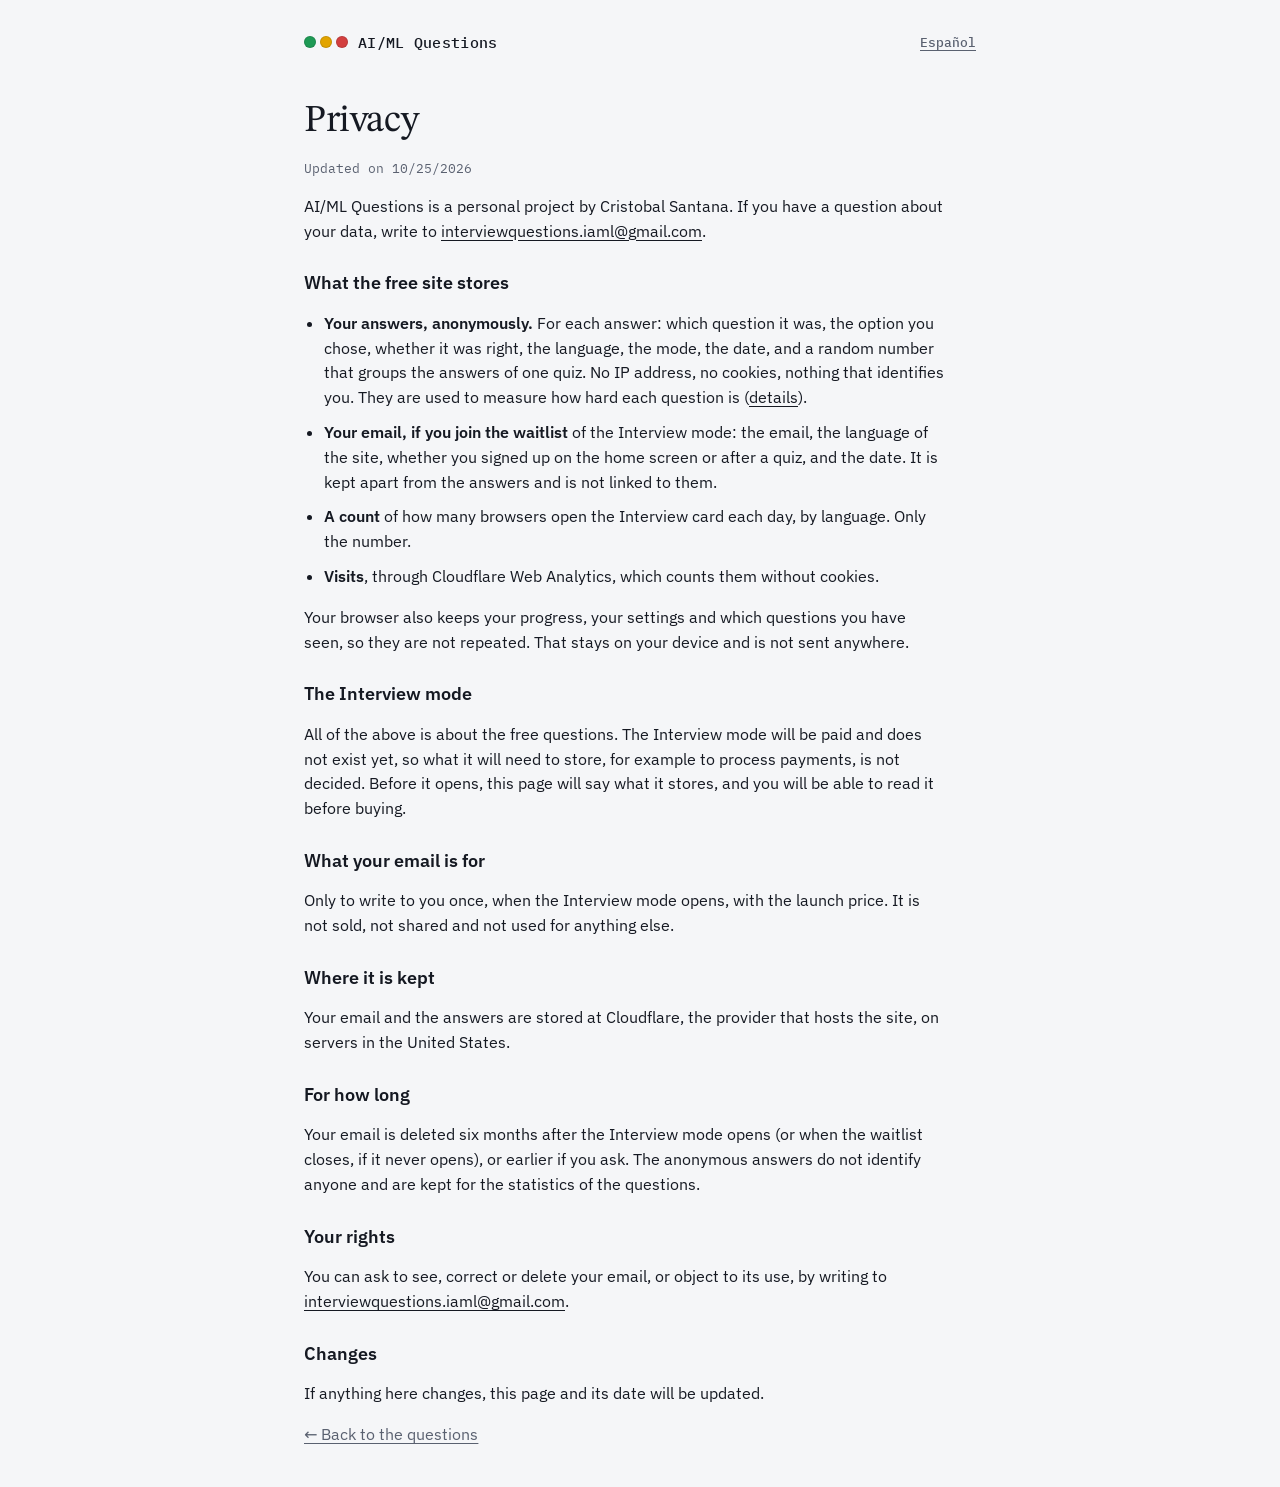
==== site/privacy.html @ b3ded40e "Add a waitlist for the Interview mode and a privacy page The home screen shows Interview as coming s" ====
<!doctype html>
<html lang="en">
<head>
<meta charset="utf-8">
<meta name="viewport" content="width=device-width, initial-scale=1, viewport-fit=cover">
<title>Privacy · AI/ML Questions</title>
<meta name="description" content="What AI/ML Questions stores, what for, where, for how long, and how to have it deleted.">
<link rel="icon" href="icons/icon.svg" type="image/svg+xml">
<meta name="theme-color" content="#F5F6F8" media="(prefers-color-scheme: light)">
<meta name="theme-color" content="#0F1116" media="(prefers-color-scheme: dark)">
<!-- The same fonts as the home screen, requested at once so the text does not switch fonts. -->
<link rel="preload" href="fonts/ibm-plex-sans-latin-400-normal.woff2" as="font" type="font/woff2" crossorigin>
<link rel="preload" href="fonts/ibm-plex-sans-latin-600-normal.woff2" as="font" type="font/woff2" crossorigin>
<link rel="preload" href="fonts/ibm-plex-mono-latin-400-normal.woff2" as="font" type="font/woff2" crossorigin>
<link rel="preload" href="fonts/ibm-plex-mono-latin-500-normal.woff2" as="font" type="font/woff2" crossorigin>
<link rel="preload" href="fonts/stix-two-text-latin-400-normal.woff2" as="font" type="font/woff2" crossorigin>
<link rel="stylesheet" href="fonts.css">
<link rel="stylesheet" href="styles.css">
</head>
<body>
<!-- One page in two languages, served at /privacy: #es shows the Spanish text, anything else the
     English one. The site links here in its current language. When this text changes, change
     both versions and their dates, and docs/waitlist.md if it describes the same thing. -->
<div class="wrap legal">
  <article id="en" lang="en">
    <header class="masthead">
      <a class="brand" href="./#en">
        <span class="mark" aria-hidden="true"><span class="dot easy"></span><span class="dot medium"></span><span class="dot hard"></span></span>
        <span>AI/ML Questions</span>
      </a>
      <a class="lang-link" href="#es" hreflang="es" lang="es">Español</a>
    </header>

    <h1>Privacy</h1>
    <p class="updated">Updated on <time datetime="2026-10-25">10/25/2026</time></p>
    <p>AI/ML Questions is a personal project by Cristobal Santana. If you have a question about your data, write to <a href="mailto:interviewquestions.iaml@gmail.com">interviewquestions.iaml@gmail.com</a>.</p>

    <h2>What the free site stores</h2>
    <ul>
      <li><b>Your answers, anonymously.</b> For each answer: which question it was, the option you chose, whether it was right, the language, the mode, the date, and a random number that groups the answers of one quiz. No IP address, no cookies, nothing that identifies you. They are used to measure how hard each question is (<a href="https://github.com/CristobalSantana/ai-ml-questions/blob/main/docs/statistics.md#what-is-recorded">details</a>).</li>
      <li><b>Your email, if you join the waitlist</b> of the Interview mode: the email, the language of the site, whether you signed up on the home screen or after a quiz, and the date. It is kept apart from the answers and is not linked to them.</li>
      <li><b>A count</b> of how many browsers open the Interview card each day, by language. Only the number.</li>
      <li><b>Visits</b>, through Cloudflare Web Analytics, which counts them without cookies.</li>
    </ul>
    <p>Your browser also keeps your progress, your settings and which questions you have seen, so they are not repeated. That stays on your device and is not sent anywhere.</p>

    <h2>The Interview mode</h2>
    <p>All of the above is about the free questions. The Interview mode will be paid and does not exist yet, so what it will need to store, for example to process payments, is not decided. Before it opens, this page will say what it stores, and you will be able to read it before buying.</p>

    <h2>What your email is for</h2>
    <p>Only to write to you once, when the Interview mode opens, with the launch price. It is not sold, not shared and not used for anything else.</p>

    <h2>Where it is kept</h2>
    <p>Your email and the answers are stored at Cloudflare, the provider that hosts the site, on servers in the United States.</p>

    <h2>For how long</h2>
    <p>Your email is deleted six months after the Interview mode opens (or when the waitlist closes, if it never opens), or earlier if you ask. The anonymous answers do not identify anyone and are kept for the statistics of the questions.</p>

    <h2>Your rights</h2>
    <p>You can ask to see, correct or delete your email, or object to its use, by writing to <a href="mailto:interviewquestions.iaml@gmail.com">interviewquestions.iaml@gmail.com</a>.</p>

    <h2>Changes</h2>
    <p>If anything here changes, this page and its date will be updated.</p>

    <p><a class="back" href="./#en">← Back to the questions</a></p>
  </article>

  <article id="es" lang="es">
    <header class="masthead">
      <a class="brand" href="./#es">
        <span class="mark" aria-hidden="true"><span class="dot easy"></span><span class="dot medium"></span><span class="dot hard"></span></span>
        <span>Preguntas IA/ML</span>
      </a>
      <a class="lang-link" href="#en" hreflang="en" lang="en">English</a>
    </header>

    <h1>Privacidad</h1>
    <p class="updated">Actualizada el <time datetime="2026-10-25">25/10/2026</time></p>
    <p>Preguntas IA/ML es un proyecto personal de Cristobal Santana. Si tienes una consulta sobre tus datos, escribe a <a href="mailto:interviewquestions.iaml@gmail.com">interviewquestions.iaml@gmail.com</a>.</p>

    <h2>Qué guarda el sitio gratuito</h2>
    <ul>
      <li><b>Tus respuestas, de forma anónima.</b> Por cada respuesta: qué pregunta era, qué alternativa elegiste, si era correcta, el idioma, el modo, la fecha y un número al azar que agrupa las respuestas de un mismo quiz. No se guarda tu IP, ni cookies, ni nada que te identifique. Sirven para medir qué tan difícil es cada pregunta (<a href="https://github.com/CristobalSantana/ai-ml-questions/blob/main/docs/statistics.md#what-is-recorded">detalle</a>, en inglés).</li>
      <li><b>Tu correo, si te anotas en la lista de espera</b> del modo Entrevista: el correo, el idioma del sitio, si te anotaste en el inicio o después de un quiz, y la fecha. Se guarda aparte de las respuestas y sin relación con ellas.</li>
      <li><b>Un conteo</b> de cuántos navegadores abren la tarjeta del modo Entrevista cada día, por idioma. Solo el número.</li>
      <li><b>Las visitas</b>, con Cloudflare Web Analytics, que las cuenta sin cookies.</li>
    </ul>
    <p>Tu navegador, además, guarda tu avance, tus preferencias y qué preguntas ya viste, para no repetirlas. Eso queda en tu dispositivo y no se envía.</p>

    <h2>El modo Entrevista</h2>
    <p>Todo lo anterior es sobre las preguntas gratuitas. El modo Entrevista será pagado y todavía no existe, así que aún no está definido qué necesitará guardar, por ejemplo para procesar los pagos. Antes de que abra, esta página va a decir qué guarda, y podrás leerlo antes de comprar.</p>

    <h2>Para qué es tu correo</h2>
    <p>Solo para escribirte una vez, cuando abra el modo Entrevista, con el precio de lanzamiento. No se vende, no se comparte y no se usa para nada más.</p>

    <h2>Dónde se guarda</h2>
    <p>Tu correo y las respuestas se guardan en Cloudflare, el proveedor que aloja el sitio, en servidores de Estados Unidos.</p>

    <h2>Por cuánto tiempo</h2>
    <p>Tu correo se borra seis meses después de que abra el modo Entrevista (o al cerrar la lista, si no llegara a abrir), o antes si lo pides. Las respuestas anónimas no identifican a nadie y se guardan para las estadísticas de las preguntas.</p>

    <h2>Tus derechos</h2>
    <p>Puedes pedir ver, corregir o borrar tu correo, u oponerte a que se use, escribiendo a <a href="mailto:interviewquestions.iaml@gmail.com">interviewquestions.iaml@gmail.com</a>.</p>

    <h2>Cambios</h2>
    <p>Si algo de esto cambia, se actualizan esta página y su fecha.</p>

    <p><a class="back" href="./#es">← Volver a las preguntas</a></p>
  </article>
</div>
</body>
</html>
---- site/fonts.css ----
/* Fonts bundled with the site so it works offline. License: SIL Open Font License 1.1 (see OFL-*.txt).
   font-display: optional never swaps a font after the text appears, so the page does not move; on a slow
   first visit the system font stays until the next one. index.html preloads the first screen's fonts. */

@font-face {
  font-family: 'STIX Two Text';
  font-style: normal;
  font-weight: 400;
  font-display: optional;
  src: url(fonts/stix-two-text-latin-400-normal.woff2) format('woff2');
  unicode-range: U+0000-00FF,U+0131,U+0152-0153,U+02BB-02BC,U+02C6,U+02DA,U+02DC,U+0304,U+0308,U+0329,U+2000-206F,U+20AC,U+2122,U+2191,U+2193,U+2212,U+2215,U+FEFF,U+FFFD;
}
@font-face {
  font-family: 'STIX Two Text';
  font-style: normal;
  font-weight: 400;
  font-display: optional;
  src: url(fonts/stix-two-text-greek-400-normal.woff2) format('woff2');
  unicode-range: U+0370-0377,U+037A-037F,U+0384-038A,U+038C,U+038E-03A1,U+03A3-03FF;
}
@font-face {
  font-family: 'STIX Two Text';
  font-style: italic;
  font-weight: 400;
  font-display: optional;
  src: url(fonts/stix-two-text-latin-400-italic.woff2) format('woff2');
  unicode-range: U+0000-00FF,U+0131,U+0152-0153,U+02BB-02BC,U+02C6,U+02DA,U+02DC,U+0304,U+0308,U+0329,U+2000-206F,U+20AC,U+2122,U+2191,U+2193,U+2212,U+2215,U+FEFF,U+FFFD;
}
@font-face {
  font-family: 'STIX Two Text';
  font-style: italic;
  font-weight: 400;
  font-display: optional;
  src: url(fonts/stix-two-text-greek-400-italic.woff2) format('woff2');
  unicode-range: U+0370-0377,U+037A-037F,U+0384-038A,U+038C,U+038E-03A1,U+03A3-03FF;
}
@font-face {
  font-family: 'STIX Two Text';
  font-style: normal;
  font-weight: 600;
  font-display: optional;
  src: url(fonts/stix-two-text-latin-600-normal.woff2) format('woff2');
  unicode-range: U+0000-00FF,U+0131,U+0152-0153,U+02BB-02BC,U+02C6,U+02DA,U+02DC,U+0304,U+0308,U+0329,U+2000-206F,U+20AC,U+2122,U+2191,U+2193,U+2212,U+2215,U+FEFF,U+FFFD;
}
@font-face {
  font-family: 'STIX Two Text';
  font-style: normal;
  font-weight: 600;
  font-display: optional;
  src: url(fonts/stix-two-text-greek-600-normal.woff2) format('woff2');
  unicode-range: U+0370-0377,U+037A-037F,U+0384-038A,U+038C,U+038E-03A1,U+03A3-03FF;
}
@font-face {
  font-family: 'IBM Plex Sans';
  font-style: normal;
  font-weight: 400;
  font-display: optional;
  src: url(fonts/ibm-plex-sans-latin-400-normal.woff2) format('woff2');
  unicode-range: U+0000-00FF,U+0131,U+0152-0153,U+02BB-02BC,U+02C6,U+02DA,U+02DC,U+0304,U+0308,U+0329,U+2000-206F,U+20AC,U+2122,U+2191,U+2193,U+2212,U+2215,U+FEFF,U+FFFD;
}
@font-face {
  font-family: 'IBM Plex Sans';
  font-style: normal;
  font-weight: 400;
  font-display: optional;
  src: url(fonts/ibm-plex-sans-greek-400-normal.woff2) format('woff2');
  unicode-range: U+0370-0377,U+037A-037F,U+0384-038A,U+038C,U+038E-03A1,U+03A3-03FF;
}
@font-face {
  font-family: 'IBM Plex Sans';
  font-style: normal;
  font-weight: 500;
  font-display: optional;
  src: url(fonts/ibm-plex-sans-latin-500-normal.woff2) format('woff2');
  unicode-range: U+0000-00FF,U+0131,U+0152-0153,U+02BB-02BC,U+02C6,U+02DA,U+02DC,U+0304,U+0308,U+0329,U+2000-206F,U+20AC,U+2122,U+2191,U+2193,U+2212,U+2215,U+FEFF,U+FFFD;
}
@font-face {
  font-family: 'IBM Plex Sans';
  font-style: normal;
  font-weight: 500;
  font-display: optional;
  src: url(fonts/ibm-plex-sans-greek-500-normal.woff2) format('woff2');
  unicode-range: U+0370-0377,U+037A-037F,U+0384-038A,U+038C,U+038E-03A1,U+03A3-03FF;
}
@font-face {
  font-family: 'IBM Plex Sans';
  font-style: normal;
  font-weight: 600;
  font-display: optional;
  src: url(fonts/ibm-plex-sans-latin-600-normal.woff2) format('woff2');
  unicode-range: U+0000-00FF,U+0131,U+0152-0153,U+02BB-02BC,U+02C6,U+02DA,U+02DC,U+0304,U+0308,U+0329,U+2000-206F,U+20AC,U+2122,U+2191,U+2193,U+2212,U+2215,U+FEFF,U+FFFD;
}
@font-face {
  font-family: 'IBM Plex Sans';
  font-style: normal;
  font-weight: 600;
  font-display: optional;
  src: url(fonts/ibm-plex-sans-greek-600-normal.woff2) format('woff2');
  unicode-range: U+0370-0377,U+037A-037F,U+0384-038A,U+038C,U+038E-03A1,U+03A3-03FF;
}
@font-face {
  font-family: 'IBM Plex Mono';
  font-style: normal;
  font-weight: 400;
  font-display: optional;
  src: url(fonts/ibm-plex-mono-latin-400-normal.woff2) format('woff2');
  unicode-range: U+0000-00FF,U+0131,U+0152-0153,U+02BB-02BC,U+02C6,U+02DA,U+02DC,U+0304,U+0308,U+0329,U+2000-206F,U+20AC,U+2122,U+2191,U+2193,U+2212,U+2215,U+FEFF,U+FFFD;
}
@font-face {
  font-family: 'IBM Plex Mono';
  font-style: normal;
  font-weight: 500;
  font-display: optional;
  src: url(fonts/ibm-plex-mono-latin-500-normal.woff2) format('woff2');
  unicode-range: U+0000-00FF,U+0131,U+0152-0153,U+02BB-02BC,U+02C6,U+02DA,U+02DC,U+0304,U+0308,U+0329,U+2000-206F,U+20AC,U+2122,U+2191,U+2193,U+2212,U+2215,U+FEFF,U+FFFD;
}
---- site/styles.css ----
/* An answer sheet in a single column: stems in the serif of scientific journals,
   options as bubbles filled in with graphite, and three dots for difficulty. */
:root {
  /* Color */
  --paper: #F5F6F8;
  --sheet: #FFFFFF;
  --ink: #151922;
  --muted: #5A6170;
  --rule: #DADDE3;
  --rule-strong: #B7BECA;
  --graphite: #2B303B;
  --on-graphite: #FFFFFF;
  --easy: #1E9A55;
  --medium: #E2A400;
  --hard: #D33F3F;
  --dot-ring: rgb(21 25 34 / 0.14);
  --ok: #1E9A55;
  --ok-ink: #157A41;
  --ok-tint: #E6F4EC;
  --bad: #CC3B3B;
  --bad-ink: #B32F2F;
  --bad-tint: #FBEAEA;
  --lift: 0 1px 2px rgb(21 25 34 / 0.06);
  --toast-shadow: 0 8px 28px rgb(21 25 34 / 0.22);

  /* Type: serif for the question material, sans for the interface, mono for data */
  --font-serif: "STIX Two Text", "STIX Two", Georgia, "Times New Roman", serif;
  --font-sans: "IBM Plex Sans", system-ui, -apple-system, "Segoe UI", Roboto, sans-serif;
  --font-mono: "IBM Plex Mono", ui-monospace, "SF Mono", Menlo, Consolas, monospace;
  --step--1: 0.8125rem;
  --step-0: 1rem;
  --step-1: 1.125rem;
  --step-2: 1.375rem;
  --step-3: clamp(1.75rem, 1.35rem + 1.8vw, 2.375rem);
  --step-4: clamp(3rem, 2.3rem + 3.2vw, 4.25rem);

  --radius: 8px;
  color-scheme: light;
  padding-top: env(safe-area-inset-top, 0px);
  padding-bottom: env(safe-area-inset-bottom, 0px);
}

@media (prefers-color-scheme: dark) {
  :root:not([data-theme="light"]) {
    --paper: #0F1116;
    --sheet: #171A21;
    --ink: #E7E9EE;
    --muted: #9AA2B1;
    --rule: #2A2F3A;
    --rule-strong: #424A59;
    --graphite: #E7E9EE;
    --on-graphite: #0F1116;
    --easy: #3BC27A;
    --medium: #F2C232;
    --hard: #F06666;
    --dot-ring: rgb(0 0 0 / 0.35);
    --ok: #3BC27A;
    --ok-ink: #6BD99D;
    --ok-tint: #11281B;
    --bad: #F06666;
    --bad-ink: #FF9090;
    --bad-tint: #2D1518;
    --lift: none;
    --toast-shadow: 0 8px 28px rgb(0 0 0 / 0.5);
    color-scheme: dark;
  }
}

:root[data-theme="dark"] {
  --paper: #0F1116;
  --sheet: #171A21;
  --ink: #E7E9EE;
  --muted: #9AA2B1;
  --rule: #2A2F3A;
  --rule-strong: #424A59;
  --graphite: #E7E9EE;
  --on-graphite: #0F1116;
  --easy: #3BC27A;
  --medium: #F2C232;
  --hard: #F06666;
  --dot-ring: rgb(0 0 0 / 0.35);
  --ok: #3BC27A;
  --ok-ink: #6BD99D;
  --ok-tint: #11281B;
  --bad: #F06666;
  --bad-ink: #FF9090;
  --bad-tint: #2D1518;
  --lift: none;
  --toast-shadow: 0 8px 28px rgb(0 0 0 / 0.5);
  color-scheme: dark;
}

*, *::before, *::after { box-sizing: border-box; }
[hidden] { display: none !important; }
html { -webkit-text-size-adjust: 100%; }

body {
  margin: 0;
  background: var(--paper);
  color: var(--ink);
  font: 400 var(--step-0)/1.55 var(--font-sans);
  -webkit-font-smoothing: antialiased;
}

img { max-width: 100%; }
a { color: var(--ink); text-underline-offset: 3px; }
button, input, textarea { font: inherit; color: inherit; }
:focus-visible { outline: 2px solid var(--ink); outline-offset: 2px; }
[tabindex="-1"]:focus { outline: none; }
code { font-family: var(--font-mono); font-size: 0.9em; }

.visually-hidden {
  position: absolute;
  width: 1px;
  height: 1px;
  margin: -1px;
  padding: 0;
  overflow: hidden;
  clip: rect(0 0 0 0);
  white-space: nowrap;
  border: 0;
}

/* Page */
.wrap {
  max-width: 44rem;
  margin-inline: auto;
  padding-left: max(16px, env(safe-area-inset-left, 0px));
  padding-right: max(16px, env(safe-area-inset-right, 0px));
  padding-block: 20px 40px;
  display: flex;
  flex-direction: column;
  gap: 2.25rem;
}

main { flex: 1; min-width: 0; }
.screen { display: grid; gap: 2rem; min-width: 0; }
/* While the questions load, the line fills the screen so the footer does not jump down when they arrive. */
.status { margin: 0; color: var(--muted); min-height: 100vh; min-height: 100svh; }

.masthead {
  display: flex;
  flex-wrap: wrap;
  align-items: center;
  justify-content: space-between;
  gap: 0.5rem 1rem;
}

.brand {
  display: inline-flex;
  align-items: center;
  gap: 0.625rem;
  min-height: 44px;
  text-decoration: none;
  font: 500 0.9375rem/1 var(--font-mono);
  letter-spacing: 0.02em;
}

.mark { display: inline-flex; gap: 4px; }
.brand-row { display: flex; align-items: center; gap: 0.625rem; }
.badge {
  padding: 0.25rem 0.45rem;
  border: 1px solid var(--rule-strong);
  border-radius: 4px;
  color: var(--muted);
  font: 500 0.6875rem/1 var(--font-mono);
  letter-spacing: 0.08em;
  text-transform: uppercase;
}
.masthead-side { display: flex; flex-wrap: wrap; align-items: center; gap: 0.5rem 1rem; }
.bank-size { font: 400 var(--step--1)/1.2 var(--font-mono); color: var(--muted); }

/* Language switch */
.lang { display: inline-flex; border: 1px solid var(--rule-strong); border-radius: 6px; overflow: hidden; }
.lang button {
  min-width: 2.75rem;
  min-height: 36px;
  padding: 0 0.6rem;
  border: 0;
  background: var(--sheet);
  color: var(--muted);
  font: 500 0.8125rem/1 var(--font-mono);
  cursor: pointer;
}
.lang button + button { border-left: 1px solid var(--rule-strong); }
.lang button:hover { color: var(--ink); }
.lang button[aria-pressed="true"] { background: var(--graphite); color: var(--on-graphite); }

/* Difficulty dots */
.dot {
  display: inline-block;
  flex: none;
  width: 0.625rem;
  height: 0.625rem;
  border-radius: 50%;
  box-shadow: inset 0 0 0 1px var(--dot-ring);
}
.mark .dot { width: 0.75rem; height: 0.75rem; }
.dot.easy { background: var(--easy); }
.dot.medium { background: var(--medium); }
.dot.hard { background: var(--hard); }

/* Supporting text */
.label {
  margin: 0;
  font: 500 0.75rem/1.2 var(--font-mono);
  letter-spacing: 0.08em;
  text-transform: uppercase;
  color: var(--muted);
}

.hint { margin: 0; font-size: 0.875rem; color: var(--muted); }

/* Buttons */
.btn {
  display: inline-flex;
  align-items: center;
  justify-content: center;
  gap: 0.5rem;
  min-height: 44px;
  padding: 0.625rem 1.125rem;
  border: 1px solid var(--rule-strong);
  border-radius: 6px;
  background: var(--sheet);
  color: var(--ink);
  font: 500 var(--step-0)/1.2 var(--font-sans);
  text-decoration: none;
  cursor: pointer;
}
.btn:hover { border-color: var(--ink); }
.btn.primary { background: var(--graphite); border-color: var(--graphite); color: var(--on-graphite); }
.btn.primary:hover { background: color-mix(in srgb, var(--graphite) 86%, var(--paper)); }
.btn:disabled { opacity: 0.45; cursor: not-allowed; }

.linkish {
  min-height: 44px;
  padding: 0;
  border: 0;
  background: none;
  color: var(--muted);
  font: 400 0.9375rem/1.2 var(--font-sans);
  text-decoration: underline;
  text-underline-offset: 3px;
  cursor: pointer;
}
.linkish:hover { color: var(--ink); }

.actions { display: flex; flex-wrap: wrap; gap: 0.625rem; }

/* Home */
.intro { display: grid; gap: 0.75rem; }
.intro h1 {
  margin: 0;
  font: 400 var(--step-3)/1.15 var(--font-serif);
  letter-spacing: -0.01em;
  text-wrap: balance;
  /* Maximum width so the headline breaks into two lines in English and in Spanish. */
  max-width: 15em;
}
/* The goal text goes in small type, under the headline. */
.intro p { margin: 0; max-width: 36rem; font-size: 0.875rem; color: var(--muted); }

.resume {
  display: flex;
  flex-wrap: wrap;
  align-items: center;
  gap: 0.75rem 1rem;
  padding: 0.875rem 1rem;
  border: 1px solid var(--rule-strong);
  border-radius: var(--radius);
  background: var(--sheet);
}
.resume p { margin: 0; flex: 1 1 16rem; }

.setup { display: grid; gap: 1.75rem; }
.field { display: grid; gap: 0.75rem; min-width: 0; }
.field-head { display: flex; align-items: center; justify-content: space-between; gap: 1rem; }
.field-head .label { line-height: 44px; }
.field-actions { display: flex; gap: 1rem; }

.chips { display: flex; flex-wrap: wrap; gap: 0.5rem; }
.chip {
  display: inline-flex;
  align-items: center;
  gap: 0.5rem;
  min-height: 40px;
  padding: 0.4rem 0.85rem 0.4rem 0.7rem;
  border: 1px solid var(--rule);
  border-radius: 999px;
  background: var(--sheet);
  color: var(--muted);
  font: 400 0.9375rem/1.2 var(--font-sans);
  text-align: left;
  cursor: pointer;
}
.chip:hover { border-color: var(--rule-strong); color: var(--ink); }
.chip .count {
  font: 400 var(--step--1)/1 var(--font-mono);
  font-variant-numeric: tabular-nums;
  color: var(--muted);
}
.chip[aria-pressed="true"] { border-color: var(--graphite); color: var(--ink); }
.chip[aria-pressed="false"] .dot { opacity: 0.3; }

/* Answer-sheet bubble: empty if the area is out, filled if it is in */
.tick {
  flex: none;
  width: 0.75rem;
  height: 0.75rem;
  border: 1.5px solid var(--rule-strong);
  border-radius: 50%;
}
.chip[aria-pressed="true"] .tick { background: var(--graphite); border-color: var(--graphite); }

.counts { display: flex; flex-wrap: wrap; gap: 0.5rem; }
.count-opt {
  min-width: 3.25rem;
  min-height: 40px;
  padding: 0.4rem 0.8rem;
  border: 1px solid var(--rule-strong);
  border-radius: 6px;
  background: var(--sheet);
  font: 500 0.9375rem/1 var(--font-mono);
  font-variant-numeric: tabular-nums;
  cursor: pointer;
}
.count-opt:hover:not(:disabled) { border-color: var(--ink); }
.count-opt[aria-pressed="true"] { background: var(--graphite); border-color: var(--graphite); color: var(--on-graphite); }
.count-opt:disabled { opacity: 0.35; cursor: not-allowed; }

.modes { display: grid; grid-template-columns: repeat(auto-fit, minmax(14rem, 1fr)); gap: 0.5rem; }
.mode {
  display: flex;
  align-items: flex-start;
  gap: 0.75rem;
  padding: 0.875rem 1rem;
  border: 1px solid var(--rule-strong);
  border-radius: var(--radius);
  background: var(--sheet);
  cursor: pointer;
}
.mode:has(input:checked) { border-color: var(--graphite); box-shadow: inset 0 0 0 1px var(--graphite); }
.mode input { flex: none; width: 1.05rem; height: 1.05rem; margin: 0.2rem 0 0; accent-color: var(--graphite); }
.mode b { display: block; font-weight: 600; }
.mode small { display: block; font-size: 0.875rem; line-height: 1.4; color: var(--muted); }

/* Interview: not a mode yet, so a dashed outline across both columns; it opens the waitlist. */
.mode.soon {
  grid-column: 1 / -1;
  display: block;
  padding: 0;
  border-style: dashed;
  background: transparent;
  cursor: auto;
}
.soon-head {
  display: grid;
  grid-template-columns: minmax(0, 1fr) auto;
  align-items: center;
  gap: 0.125rem 0.75rem;
  width: 100%;
  padding: 0.875rem 1rem;
  border: 0;
  border-radius: var(--radius);
  background: none;
  text-align: left;
  cursor: pointer;
}
.soon-title { display: flex; flex-wrap: wrap; align-items: center; gap: 0.25rem 0.625rem; }
.mode .soon-title b { display: inline; }
.soon-head small { grid-column: 1; }
.soon-arrow {
  grid-column: 2;
  grid-row: 1 / span 2;
  width: 0.5rem;
  height: 0.5rem;
  margin: 0 0.25rem 0.25rem;
  border-right: 1.5px solid var(--muted);
  border-bottom: 1.5px solid var(--muted);
  transform: rotate(45deg);
}
.soon-head[aria-expanded="true"] .soon-arrow { margin-top: 0.375rem; transform: rotate(-135deg); }
.soon-head:hover .soon-arrow { border-color: var(--ink); }
.soon-panel { display: grid; gap: 0.75rem; padding: 0 1rem 1rem; }
.soon-panel p, .invite p { margin: 0; }
.price { font: 500 0.875rem/1.4 var(--font-mono); }

/* The waitlist fields, on the Interview card and on the results screen */
.waitlist-row { display: flex; flex-wrap: wrap; gap: 0.5rem; }
.waitlist-row input {
  flex: 1 1 14rem;
  min-width: 0;
  min-height: 44px;
  padding: 0.5rem 0.75rem;
  border: 1px solid var(--rule-strong);
  border-radius: 6px;
  background: var(--sheet);
  font: 400 var(--step-0)/1.2 var(--font-sans);
}
.waitlist-row input::placeholder { color: var(--muted); opacity: 0.8; }
.waitlist-row input[aria-invalid="true"] { border-color: var(--bad); }
.waitlist-row .btn { flex: 0 0 auto; }
/* The field only bots fill in: off screen, out of the tab order and hidden from screen readers. */
.hp { position: absolute; left: -10000px; width: 1px; height: 1px; overflow: hidden; }
.waitlist-status { margin: 0; font-size: 0.875rem; color: var(--muted); }
.waitlist-status:empty { display: none; }
.waitlist-done { font-weight: 500; }
.invite {
  padding: 1rem 1.125rem;
  border: 1px dashed var(--rule-strong);
  border-radius: var(--radius);
}

.start-row { display: flex; flex-wrap: wrap; align-items: center; gap: 0.75rem 1.25rem; }
.start-row .btn { min-width: 9rem; }
.available { font: 400 0.875rem/1.3 var(--font-mono); color: var(--muted); }

/* Updates, under the start button: the date in the margin and one line per change */
.updates { display: grid; gap: 0.875rem; padding-top: 1.5rem; border-top: 1px solid var(--rule); }
.updates-list { display: grid; gap: 0.75rem; margin: 0; padding: 0; list-style: none; }
.updates-list > li { display: grid; gap: 0.125rem 1.25rem; }
@media (min-width: 34rem) {
  .updates-list > li { grid-template-columns: max-content minmax(0, 1fr); align-items: baseline; }
}
.updates time {
  font: 400 var(--step--1)/1.5 var(--font-mono);
  font-variant-numeric: tabular-nums;
  color: var(--muted);
}
.updates ul {
  display: grid;
  gap: 0.25rem;
  margin: 0;
  padding-left: 1.1em;
  list-style-type: circle; /* empty bubbles, as on an answer sheet */
  font-size: 0.875rem;
  line-height: 1.5;
  text-wrap: pretty;
}
.updates ul li::marker { color: var(--muted); }
.updates-older summary {
  width: fit-content;
  padding-block: 0.375rem;
  color: var(--muted);
  font-size: 0.875rem;
  cursor: pointer;
}
.updates-older summary:hover { color: var(--ink); }
.updates-older[open] summary { margin-bottom: 0.5rem; }

/* Question */
.quiz-head { display: grid; gap: 0.25rem; }
.quiz-top { display: flex; align-items: center; justify-content: space-between; gap: 1rem; }
.progress-label {
  font: 500 0.875rem/1 var(--font-mono);
  font-variant-numeric: tabular-nums;
  color: var(--muted);
}
.progress { height: 3px; border-radius: 2px; background: var(--rule); overflow: hidden; }
.progress span { display: block; width: 0; height: 100%; background: var(--graphite); transition: width 200ms ease; }

.question { display: grid; gap: 1.25rem; min-width: 0; }
.q-meta {
  display: flex;
  flex-wrap: wrap;
  align-items: center;
  gap: 0.25rem 0.625rem;
  font-size: 0.875rem;
  line-height: 1.35;
  color: var(--muted);
}
.level-tag { display: inline-flex; align-items: center; gap: 0.4rem; font-weight: 600; color: var(--ink); }
/* The type of reasoning (Bloom), outlined so it does not read as part of the difficulty. */
.bloom-tag {
  padding: 0.0625rem 0.5rem;
  border: 1px solid var(--rule-strong);
  border-radius: 999px;
  color: var(--ink);
  white-space: nowrap;
}
.q-topic { min-width: 0; }

.q-prompt {
  margin: 0;
  font: 400 var(--step-2)/1.38 var(--font-serif);
  text-wrap: pretty;
}
.q-prompt:focus { outline: none; }
.q-code {
  margin: 0;
  padding: 0.875rem 1rem;
  overflow-x: auto;
  border: 1px solid var(--rule);
  border-radius: var(--radius);
  background: var(--sheet);
  font: 400 0.875rem/1.5 var(--font-mono);
}

.options { display: grid; gap: 0.625rem; margin: 0; padding: 0; list-style: none; }
.option {
  display: grid;
  grid-template-columns: 2rem minmax(0, 1fr);
  align-items: start;
  gap: 0.875rem;
  width: 100%;
  padding: 0.875rem 1rem;
  border: 1px solid var(--rule);
  border-radius: var(--radius);
  background: var(--sheet);
  box-shadow: var(--lift);
  color: var(--ink);
  font: 400 var(--step-1)/1.45 var(--font-serif);
  text-align: left;
  cursor: pointer;
}
.option:hover:not(:disabled) { border-color: var(--rule-strong); }
.option:disabled { cursor: default; }
.option-text { min-width: 0; overflow-wrap: break-word; }

.bubble {
  display: grid;
  place-items: center;
  width: 2rem;
  height: 2rem;
  margin-top: -0.1rem;
  border: 1.5px solid var(--rule-strong);
  border-radius: 50%;
  color: var(--muted);
  font: 500 0.875rem/1 var(--font-mono);
  transition: background-color 120ms ease, border-color 120ms ease, color 120ms ease;
}
.option[aria-pressed="true"] { border-color: var(--graphite); }
.option[aria-pressed="true"] .bubble { background: var(--graphite); border-color: var(--graphite); color: var(--on-graphite); }
.option.is-correct { border-color: var(--ok); background: var(--ok-tint); }
.option.is-correct .bubble { background: var(--ok); border-color: var(--ok); color: var(--on-graphite); }
.option.is-wrong { border-color: var(--bad); background: var(--bad-tint); }
.option.is-wrong .bubble { background: var(--bad); border-color: var(--bad); color: var(--on-graphite); }

.rationale {
  margin: 0.4rem 0 0.25rem;
  padding-inline: calc(1rem + 2rem + 0.875rem + 1px) 1rem;
  font-size: 0.9375rem;
  line-height: 1.5;
  color: var(--muted);
}

.feedback { display: grid; gap: 1rem; padding-top: 1.25rem; border-top: 1px solid var(--rule); }
.feedback .block { display: grid; gap: 0.4rem; }
.feedback p { margin: 0; }
.verdict { font: 600 var(--step-1)/1.3 var(--font-sans); }
.verdict.ok { color: var(--ok-ink); }
.verdict.bad { color: var(--bad-ink); }

.sources { display: grid; gap: 0.4rem; margin: 0; padding: 0; list-style: none; font-size: 0.9375rem; }
.sources .kind {
  margin-right: 0.5rem;
  font: 500 0.6875rem/1 var(--font-mono);
  letter-spacing: 0.06em;
  text-transform: uppercase;
  color: var(--muted);
}

.q-foot {
  display: flex;
  flex-wrap: wrap;
  align-items: center;
  gap: 0.375rem 1rem;
  font: 400 var(--step--1)/1.4 var(--font-mono);
  color: var(--muted);
}
.q-foot a { color: var(--muted); }

.quiz-actions { display: flex; flex-wrap: wrap; align-items: center; gap: 0.75rem 1rem; }
.quiz-actions .btn { margin-left: auto; min-width: 9rem; }
.keys { display: none; font: 400 var(--step--1)/1.3 var(--font-mono); color: var(--muted); }
@media (hover: hover) and (pointer: fine) { .keys { display: inline; } }
@media (max-width: 30rem) { .quiz-actions .btn { width: 100%; } }

/* Results */
.results { display: grid; gap: 2.25rem; }
.score { margin: 0.5rem 0 0; font: 600 var(--step-4)/1 var(--font-serif); font-variant-numeric: lining-nums tabular-nums; }
.score small { margin-left: 0.35rem; font: 400 var(--step-2)/1 var(--font-serif); color: var(--muted); }
.score-sub { margin: 0.625rem 0 0; font: 400 0.9375rem/1.3 var(--font-mono); color: var(--muted); }

.panel { display: grid; gap: 0.875rem; min-width: 0; }
.bars { display: grid; gap: 0.625rem; }
.bar-row {
  display: grid;
  grid-template-columns: minmax(6rem, 15rem) minmax(0, 1fr) 3.5rem;
  align-items: center;
  gap: 0.75rem;
  font-size: 0.9375rem;
}
.bar-row .name { display: inline-flex; align-items: center; gap: 0.5rem; min-width: 0; overflow-wrap: anywhere; }
.bar { height: 6px; border-radius: 3px; background: var(--rule); overflow: hidden; }
.bar span { display: block; height: 100%; background: var(--graphite); }
.bar.topic span { background: var(--muted); }
.bar.easy span { background: var(--easy); }
.bar.medium span { background: var(--medium); }
.bar.hard span { background: var(--hard); }
.bar-row .val { font: 500 0.875rem/1 var(--font-mono); font-variant-numeric: tabular-nums; text-align: right; }

@media (max-width: 30rem) {
  .bar-row { grid-template-columns: minmax(0, 1fr) 3.5rem; row-gap: 0.4rem; }
  .bar-row .bar { grid-column: 1 / -1; grid-row: 2; }
}

.topics summary {
  display: flex;
  align-items: center;
  gap: 0.75rem;
  min-height: 44px;
  list-style: none;
  cursor: pointer;
}
.topics summary::-webkit-details-marker { display: none; }
.topics summary::after {
  content: "+";
  margin-left: auto;
  font: 500 1.125rem/1 var(--font-mono);
  color: var(--muted);
}
.topics[open] summary::after { content: "−"; }
.topics .bars { margin-top: 0.5rem; }

.share textarea {
  width: 100%;
  min-height: 8.5rem;
  padding: 0.875rem 1rem;
  border: 1px solid var(--rule-strong);
  border-radius: var(--radius);
  background: var(--sheet);
  font: 400 0.9375rem/1.55 var(--font-sans);
  resize: vertical;
}

.card-preview {
  display: grid;
  max-width: 28rem;
  border: 1px solid var(--rule);
  border-radius: var(--radius);
  background: var(--sheet);
  overflow: hidden;
}
.card-preview img { display: block; width: 100%; height: auto; aspect-ratio: 1200 / 627; background: var(--paper); }
.card-preview div { display: grid; gap: 0.25rem; padding: 0.75rem 1rem; border-top: 1px solid var(--rule); }
.card-preview .domain { font: 400 0.75rem/1.2 var(--font-mono); color: var(--muted); }
.card-preview .title { font: 600 0.9375rem/1.3 var(--font-sans); }

.support {
  display: flex;
  flex-wrap: wrap;
  align-items: center;
  justify-content: space-between;
  gap: 0.75rem 1rem;
  padding: 1rem 1.125rem;
  border: 1px solid var(--rule);
  border-radius: var(--radius);
  background: var(--sheet);
}
.support p { margin: 0; flex: 1 1 16rem; }

.review { gap: 0.5rem; }
.review .label { margin-bottom: 0.375rem; }
.review details { border: 1px solid var(--rule); border-radius: var(--radius); background: var(--sheet); }
.review summary {
  display: grid;
  grid-template-columns: 1.5rem minmax(0, 1fr);
  align-items: start;
  gap: 0.75rem;
  padding: 0.75rem 1rem;
  font: 400 var(--step-0)/1.45 var(--font-serif);
  list-style: none;
  cursor: pointer;
}
.review summary::-webkit-details-marker { display: none; }
.mini {
  display: grid;
  place-items: center;
  width: 1.5rem;
  height: 1.5rem;
  border-radius: 50%;
  color: var(--on-graphite);
  font: 600 0.75rem/1 var(--font-sans);
}
.mini.ok { background: var(--ok); }
.mini.bad { background: var(--bad); }
.review .body {
  display: grid;
  gap: 0.5rem;
  padding: 0 1rem 1rem calc(1rem + 1.5rem + 0.75rem);
  font-size: 0.9375rem;
}
.review .body p { margin: 0; }

/* Privacy page: one article per language, chosen by the address (#en, #es); English by default */
.legal article { display: none; }
.legal article:target,
.legal:not(:has(article:target)) #en { display: grid; gap: 1rem; }
.legal .masthead { margin-bottom: 1.25rem; }
.legal h1 { margin: 0; font: 400 var(--step-3)/1.15 var(--font-serif); letter-spacing: -0.01em; }
.legal h2 { margin: 0.75rem 0 0; font: 600 var(--step-1)/1.3 var(--font-sans); }
.legal p, .legal ul { margin: 0; max-width: 40rem; }
.legal ul { display: grid; gap: 0.625rem; padding-left: 1.25rem; }
.legal .updated { font: 400 var(--step--1)/1.4 var(--font-mono); color: var(--muted); }
.legal .lang-link { font: 500 0.8125rem/1 var(--font-mono); color: var(--muted); }
.legal .back { color: var(--muted); }
.legal a { overflow-wrap: anywhere; }

/* Footer and notices */
.foot {
  display: flex;
  flex-wrap: wrap;
  gap: 0.5rem 1.25rem;
  padding-top: 1.25rem;
  border-top: 1px solid var(--rule);
  font: 400 var(--step--1)/1.4 var(--font-mono);
  color: var(--muted);
}
.foot a { color: var(--muted); }

.toast {
  position: fixed;
  left: 50%;
  bottom: calc(16px + env(safe-area-inset-bottom, 0px));
  z-index: 20;
  max-width: calc(100% - 32px);
  padding: 0.75rem 1rem;
  border-radius: 6px;
  background: var(--graphite);
  color: var(--on-graphite);
  box-shadow: var(--toast-shadow);
  font: 500 0.9375rem/1.35 var(--font-sans);
  transform: translateX(-50%);
}

@media (prefers-reduced-motion: reduce) {
  *, *::before, *::after { transition: none !important; animation: none !important; }
}
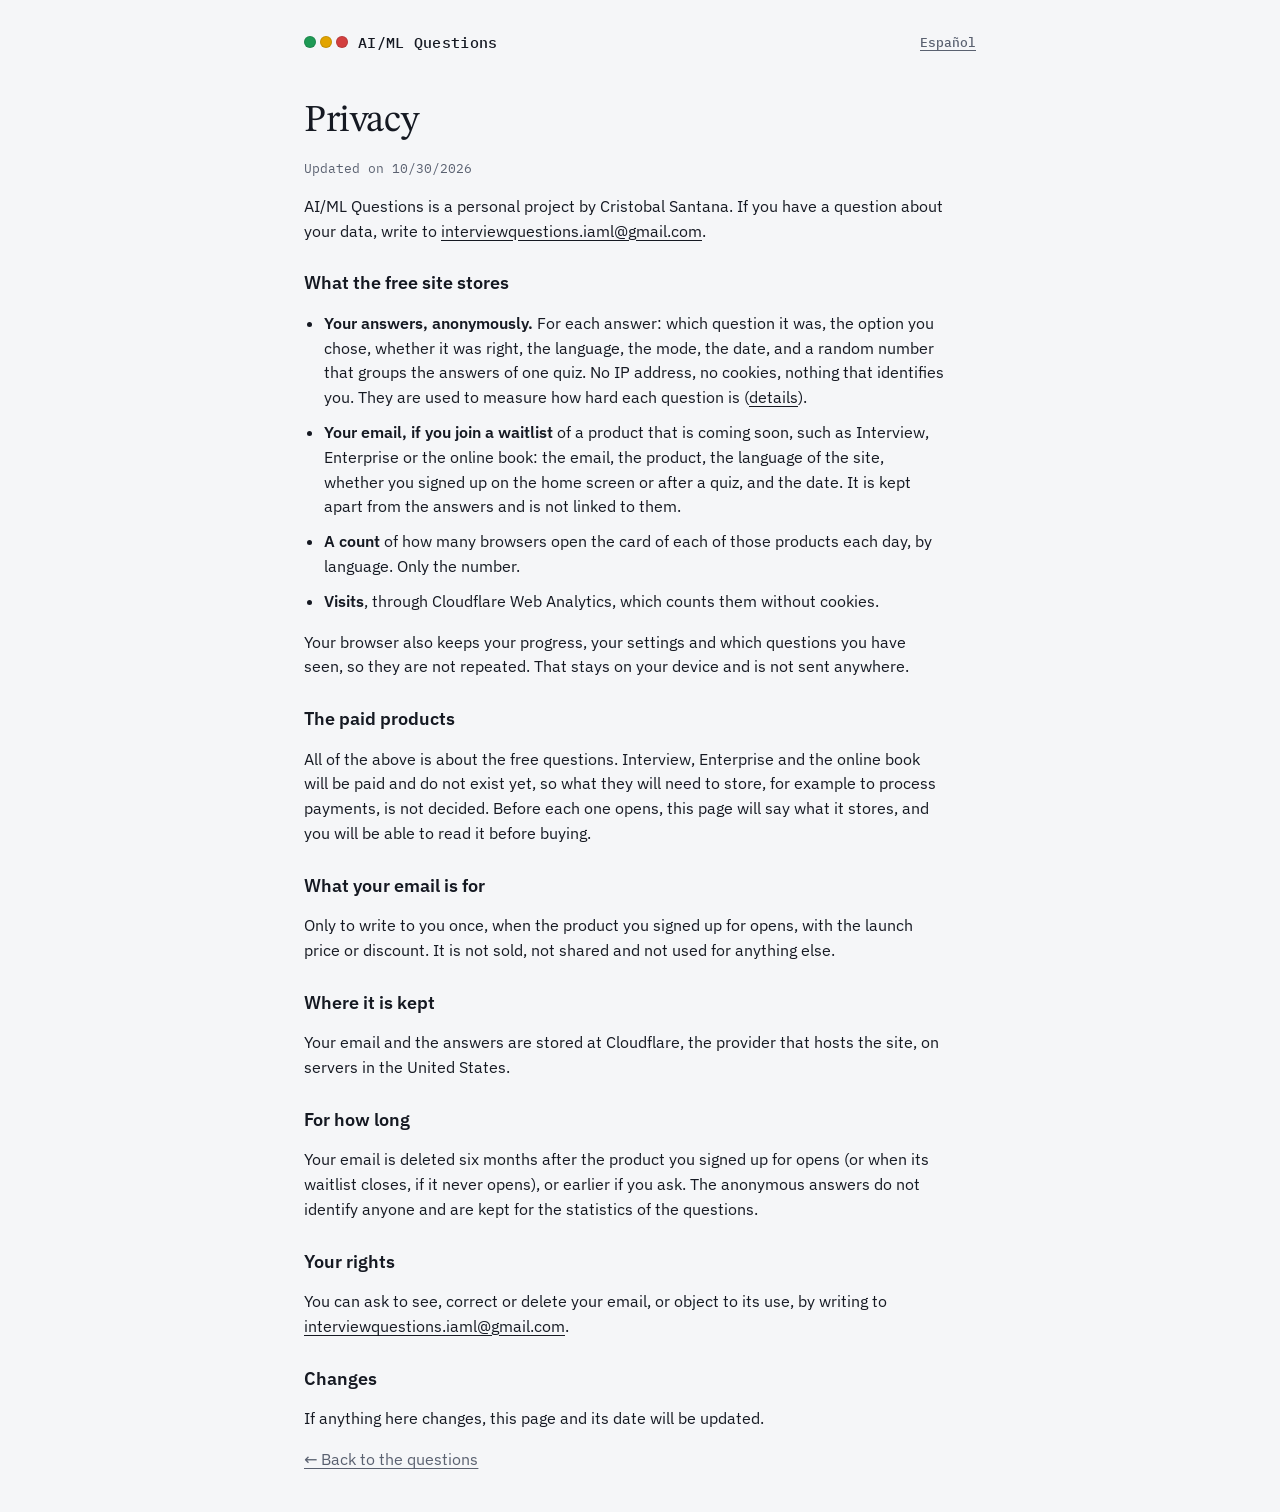
==== commit 30b3238d: "Add waitlists for Enterprise and an online book, next to Interview" ====
--- a/site/privacy.html
+++ b/site/privacy.html
@@ -32,29 +32,29 @@
     </header>
 
     <h1>Privacy</h1>
-    <p class="updated">Updated on <time datetime="2026-10-25">10/25/2026</time></p>
+    <p class="updated">Updated on <time datetime="2026-10-30">10/30/2026</time></p>
     <p>AI/ML Questions is a personal project by Cristobal Santana. If you have a question about your data, write to <a href="mailto:interviewquestions.iaml@gmail.com">interviewquestions.iaml@gmail.com</a>.</p>
 
     <h2>What the free site stores</h2>
     <ul>
       <li><b>Your answers, anonymously.</b> For each answer: which question it was, the option you chose, whether it was right, the language, the mode, the date, and a random number that groups the answers of one quiz. No IP address, no cookies, nothing that identifies you. They are used to measure how hard each question is (<a href="https://github.com/CristobalSantana/ai-ml-questions/blob/main/docs/statistics.md#what-is-recorded">details</a>).</li>
-      <li><b>Your email, if you join the waitlist</b> of the Interview mode: the email, the language of the site, whether you signed up on the home screen or after a quiz, and the date. It is kept apart from the answers and is not linked to them.</li>
-      <li><b>A count</b> of how many browsers open the Interview card each day, by language. Only the number.</li>
+      <li><b>Your email, if you join a waitlist</b> of a product that is coming soon, such as Interview, Enterprise or the online book: the email, the product, the language of the site, whether you signed up on the home screen or after a quiz, and the date. It is kept apart from the answers and is not linked to them.</li>
+      <li><b>A count</b> of how many browsers open the card of each of those products each day, by language. Only the number.</li>
       <li><b>Visits</b>, through Cloudflare Web Analytics, which counts them without cookies.</li>
     </ul>
     <p>Your browser also keeps your progress, your settings and which questions you have seen, so they are not repeated. That stays on your device and is not sent anywhere.</p>
 
-    <h2>The Interview mode</h2>
-    <p>All of the above is about the free questions. The Interview mode will be paid and does not exist yet, so what it will need to store, for example to process payments, is not decided. Before it opens, this page will say what it stores, and you will be able to read it before buying.</p>
+    <h2>The paid products</h2>
+    <p>All of the above is about the free questions. Interview, Enterprise and the online book will be paid and do not exist yet, so what they will need to store, for example to process payments, is not decided. Before each one opens, this page will say what it stores, and you will be able to read it before buying.</p>
 
     <h2>What your email is for</h2>
-    <p>Only to write to you once, when the Interview mode opens, with the launch price. It is not sold, not shared and not used for anything else.</p>
+    <p>Only to write to you once, when the product you signed up for opens, with the launch price or discount. It is not sold, not shared and not used for anything else.</p>
 
     <h2>Where it is kept</h2>
     <p>Your email and the answers are stored at Cloudflare, the provider that hosts the site, on servers in the United States.</p>
 
     <h2>For how long</h2>
-    <p>Your email is deleted six months after the Interview mode opens (or when the waitlist closes, if it never opens), or earlier if you ask. The anonymous answers do not identify anyone and are kept for the statistics of the questions.</p>
+    <p>Your email is deleted six months after the product you signed up for opens (or when its waitlist closes, if it never opens), or earlier if you ask. The anonymous answers do not identify anyone and are kept for the statistics of the questions.</p>
 
     <h2>Your rights</h2>
     <p>You can ask to see, correct or delete your email, or object to its use, by writing to <a href="mailto:interviewquestions.iaml@gmail.com">interviewquestions.iaml@gmail.com</a>.</p>
@@ -75,29 +75,29 @@
     </header>
 
     <h1>Privacidad</h1>
-    <p class="updated">Actualizada el <time datetime="2026-10-25">25/10/2026</time></p>
+    <p class="updated">Actualizada el <time datetime="2026-10-30">30/10/2026</time></p>
     <p>Preguntas IA/ML es un proyecto personal de Cristobal Santana. Si tienes una consulta sobre tus datos, escribe a <a href="mailto:interviewquestions.iaml@gmail.com">interviewquestions.iaml@gmail.com</a>.</p>
 
     <h2>Qué guarda el sitio gratuito</h2>
     <ul>
       <li><b>Tus respuestas, de forma anónima.</b> Por cada respuesta: qué pregunta era, qué alternativa elegiste, si era correcta, el idioma, el modo, la fecha y un número al azar que agrupa las respuestas de un mismo quiz. No se guarda tu IP, ni cookies, ni nada que te identifique. Sirven para medir qué tan difícil es cada pregunta (<a href="https://github.com/CristobalSantana/ai-ml-questions/blob/main/docs/statistics.md#what-is-recorded">detalle</a>, en inglés).</li>
-      <li><b>Tu correo, si te anotas en la lista de espera</b> del modo Entrevista: el correo, el idioma del sitio, si te anotaste en el inicio o después de un quiz, y la fecha. Se guarda aparte de las respuestas y sin relación con ellas.</li>
-      <li><b>Un conteo</b> de cuántos navegadores abren la tarjeta del modo Entrevista cada día, por idioma. Solo el número.</li>
+      <li><b>Tu correo, si te anotas en una lista de espera</b> de un producto que viene pronto, como Entrevista, Empresas o el libro online: el correo, el producto, el idioma del sitio, si te anotaste en el inicio o después de un quiz, y la fecha. Se guarda aparte de las respuestas y sin relación con ellas.</li>
+      <li><b>Un conteo</b> de cuántos navegadores abren la tarjeta de cada uno de esos productos cada día, por idioma. Solo el número.</li>
       <li><b>Las visitas</b>, con Cloudflare Web Analytics, que las cuenta sin cookies.</li>
     </ul>
     <p>Tu navegador, además, guarda tu avance, tus preferencias y qué preguntas ya viste, para no repetirlas. Eso queda en tu dispositivo y no se envía.</p>
 
-    <h2>El modo Entrevista</h2>
-    <p>Todo lo anterior es sobre las preguntas gratuitas. El modo Entrevista será pagado y todavía no existe, así que aún no está definido qué necesitará guardar, por ejemplo para procesar los pagos. Antes de que abra, esta página va a decir qué guarda, y podrás leerlo antes de comprar.</p>
+    <h2>Los productos pagados</h2>
+    <p>Todo lo anterior es sobre las preguntas gratuitas. Entrevista, Empresas y el libro online serán pagados y todavía no existen, así que aún no está definido qué necesitarán guardar, por ejemplo para procesar los pagos. Antes de que abra cada uno, esta página va a decir qué guarda, y podrás leerlo antes de comprar.</p>
 
     <h2>Para qué es tu correo</h2>
-    <p>Solo para escribirte una vez, cuando abra el modo Entrevista, con el precio de lanzamiento. No se vende, no se comparte y no se usa para nada más.</p>
+    <p>Solo para escribirte una vez, cuando abra el producto en que te anotaste, con el precio de lanzamiento o el descuento. No se vende, no se comparte y no se usa para nada más.</p>
 
     <h2>Dónde se guarda</h2>
     <p>Tu correo y las respuestas se guardan en Cloudflare, el proveedor que aloja el sitio, en servidores de Estados Unidos.</p>
 
     <h2>Por cuánto tiempo</h2>
-    <p>Tu correo se borra seis meses después de que abra el modo Entrevista (o al cerrar la lista, si no llegara a abrir), o antes si lo pides. Las respuestas anónimas no identifican a nadie y se guardan para las estadísticas de las preguntas.</p>
+    <p>Tu correo se borra seis meses después de que abra el producto en que te anotaste (o al cerrar su lista, si no llegara a abrir), o antes si lo pides. Las respuestas anónimas no identifican a nadie y se guardan para las estadísticas de las preguntas.</p>
 
     <h2>Tus derechos</h2>
     <p>Puedes pedir ver, corregir o borrar tu correo, u oponerte a que se use, escribiendo a <a href="mailto:interviewquestions.iaml@gmail.com">interviewquestions.iaml@gmail.com</a>.</p>
--- a/site/styles.css
+++ b/site/styles.css
@@ -10,6 +10,8 @@
   --rule-strong: #B7BECA;
   --graphite: #2B303B;
   --on-graphite: #FFFFFF;
+  --gold: #C9A227;
+  --gold-ink: #7F6000;
   --easy: #1E9A55;
   --medium: #E2A400;
   --hard: #D33F3F;
@@ -50,6 +52,8 @@
     --rule-strong: #424A59;
     --graphite: #E7E9EE;
     --on-graphite: #0F1116;
+    --gold: #D9B44A;
+    --gold-ink: #E8C766;
     --easy: #3BC27A;
     --medium: #F2C232;
     --hard: #F06666;
@@ -75,6 +79,8 @@
   --rule-strong: #424A59;
   --graphite: #E7E9EE;
   --on-graphite: #0F1116;
+  --gold: #D9B44A;
+  --gold-ink: #E8C766;
   --easy: #3BC27A;
   --medium: #F2C232;
   --hard: #F06666;
@@ -344,44 +350,84 @@
 .mode b { display: block; font-weight: 600; }
 .mode small { display: block; font-size: 0.875rem; line-height: 1.4; color: var(--muted); }
 
-/* Interview: not a mode yet, so a dashed outline across both columns; it opens the waitlist. */
-.mode.soon {
-  grid-column: 1 / -1;
-  display: block;
+/* The products that do not exist yet: dashed cards, each with a (?) and a price tag, that open
+   their waitlist below the row. */
+.soon-row { display: grid; grid-template-columns: repeat(auto-fit, minmax(11rem, 1fr)); gap: 0.5rem; }
+.soon-card { position: relative; border: 1px dashed var(--rule-strong); border-radius: var(--radius); }
+.soon-card.open { border-style: solid; border-color: var(--graphite); box-shadow: inset 0 0 0 1px var(--graphite); }
+.soon-head {
+  display: grid;
+  align-content: start;
+  justify-items: start;
+  gap: 0.5rem;
+  width: 100%;
+  height: 100%;
+  padding: 0.875rem 2.75rem 0.875rem 1rem;
+  border: 0;
+  border-radius: var(--radius);
+  background: none;
+  color: inherit;
+  font: inherit;
+  text-align: left;
+  cursor: pointer;
+}
+.soon-head b { font-weight: 600; }
+.soon-deal { display: flex; flex-wrap: wrap; align-items: center; gap: 0.25rem 0.5rem; }
+/* The price for those who sign up now, or the discount, in a gold outline. */
+.deal {
+  padding: 0.125rem 0.5rem;
+  border: 1.5px solid var(--gold);
+  border-radius: 999px;
+  color: var(--gold-ink);
+  font: 600 0.8125rem/1.35 var(--font-mono);
+}
+.deal-note { font-size: 0.8125rem; color: var(--muted); }
+.info {
+  position: absolute;
+  top: 0.625rem;
+  right: 0.625rem;
+  display: grid;
+  place-items: center;
+  width: 1.5rem;
+  height: 1.5rem;
   padding: 0;
-  border-style: dashed;
-  background: transparent;
-  cursor: auto;
-}
-.soon-head {
-  display: grid;
-  grid-template-columns: minmax(0, 1fr) auto;
-  align-items: center;
-  gap: 0.125rem 0.75rem;
-  width: 100%;
-  padding: 0.875rem 1rem;
-  border: 0;
-  border-radius: var(--radius);
-  background: none;
-  text-align: left;
-  cursor: pointer;
-}
-.soon-title { display: flex; flex-wrap: wrap; align-items: center; gap: 0.25rem 0.625rem; }
-.mode .soon-title b { display: inline; }
-.soon-head small { grid-column: 1; }
-.soon-arrow {
-  grid-column: 2;
-  grid-row: 1 / span 2;
-  width: 0.5rem;
-  height: 0.5rem;
-  margin: 0 0.25rem 0.25rem;
-  border-right: 1.5px solid var(--muted);
-  border-bottom: 1.5px solid var(--muted);
-  transform: rotate(45deg);
-}
-.soon-head[aria-expanded="true"] .soon-arrow { margin-top: 0.375rem; transform: rotate(-135deg); }
-.soon-head:hover .soon-arrow { border-color: var(--ink); }
-.soon-panel { display: grid; gap: 0.75rem; padding: 0 1rem 1rem; }
+  border: 1px solid var(--rule-strong);
+  border-radius: 50%;
+  background: var(--sheet);
+  color: var(--muted);
+  font: 600 0.75rem/1 var(--font-sans);
+  cursor: help;
+}
+.info:hover, .info:focus-visible, .tip-open .info { border-color: var(--ink); color: var(--ink); }
+.tip {
+  position: absolute;
+  z-index: 5;
+  right: 0.25rem;
+  bottom: calc(100% - 0.25rem);
+  width: max-content;
+  max-width: min(16rem, 80vw);
+  padding: 0.5rem 0.625rem;
+  border-radius: 6px;
+  background: var(--graphite);
+  color: var(--on-graphite);
+  font-size: 0.8125rem;
+  line-height: 1.35;
+  box-shadow: var(--toast-shadow);
+  visibility: hidden;
+  opacity: 0;
+  transition: opacity 0.12s;
+  pointer-events: none;
+}
+.info:hover + .tip, .info:focus-visible + .tip, .tip-open .tip { visibility: visible; opacity: 1; }
+.soon-panel {
+  display: grid;
+  gap: 0.75rem;
+  margin-top: 0.5rem;
+  padding: 1rem 1.125rem;
+  border: 1px solid var(--rule-strong);
+  border-radius: var(--radius);
+  background: var(--sheet);
+}
 .soon-panel p, .invite p { margin: 0; }
 .price { font: 500 0.875rem/1.4 var(--font-mono); }
 
